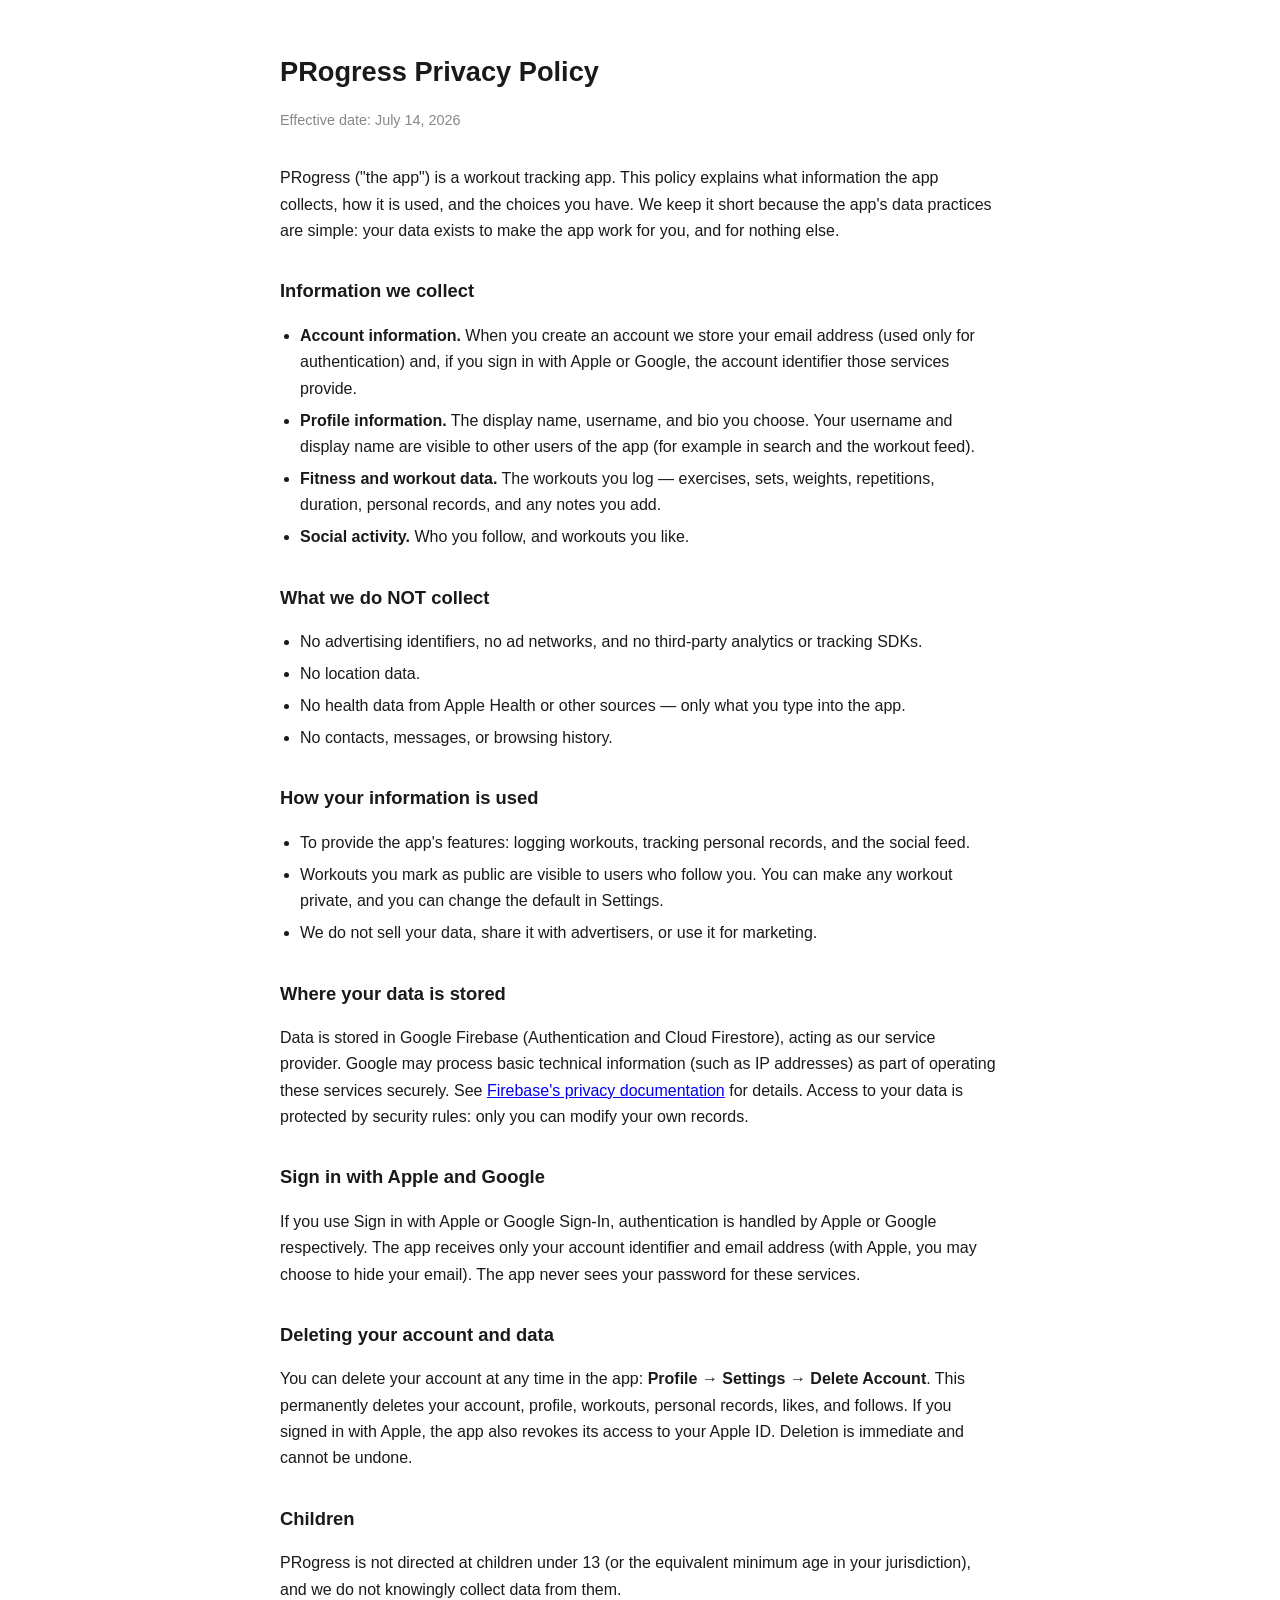
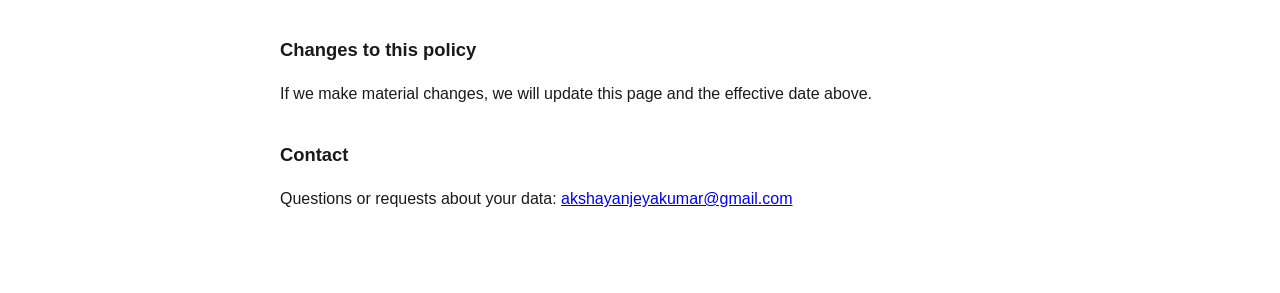
==== index.html @ 8c875968 "PRogress privacy policy" ====
<!DOCTYPE html>
<html lang="en">
<head>
<meta charset="utf-8">
<meta name="viewport" content="width=device-width, initial-scale=1">
<title>PRogress — Privacy Policy</title>
<style>
  :root { color-scheme: light dark; }
  body {
    font-family: -apple-system, BlinkMacSystemFont, "Segoe UI", Roboto, Helvetica, Arial, sans-serif;
    max-width: 720px; margin: 0 auto; padding: 2rem 1.25rem 4rem;
    line-height: 1.65; color: #1a1a1a; background: #ffffff;
  }
  @media (prefers-color-scheme: dark) {
    body { color: #e8e8e8; background: #0d0d0d; }
    a { color: #58e3d4; }
  }
  h1 { font-size: 1.7rem; margin-bottom: 0.25rem; }
  h2 { font-size: 1.15rem; margin-top: 2rem; }
  .updated { color: #888; font-size: 0.9rem; margin-bottom: 2rem; }
  ul { padding-left: 1.25rem; }
  li { margin: 0.35rem 0; }
</style>
</head>
<body>

<h1>PRogress Privacy Policy</h1>
<p class="updated">Effective date: July 14, 2026</p>

<p>PRogress ("the app") is a workout tracking app. This policy explains what
information the app collects, how it is used, and the choices you have. We keep
it short because the app's data practices are simple: your data exists to make
the app work for you, and for nothing else.</p>

<h2>Information we collect</h2>
<ul>
  <li><strong>Account information.</strong> When you create an account we store
  your email address (used only for authentication) and, if you sign in with
  Apple or Google, the account identifier those services provide.</li>
  <li><strong>Profile information.</strong> The display name, username, and bio
  you choose. Your username and display name are visible to other users of the
  app (for example in search and the workout feed).</li>
  <li><strong>Fitness and workout data.</strong> The workouts you log —
  exercises, sets, weights, repetitions, duration, personal records, and any
  notes you add.</li>
  <li><strong>Social activity.</strong> Who you follow, and workouts you like.</li>
</ul>

<h2>What we do NOT collect</h2>
<ul>
  <li>No advertising identifiers, no ad networks, and no third-party analytics
  or tracking SDKs.</li>
  <li>No location data.</li>
  <li>No health data from Apple Health or other sources — only what you type
  into the app.</li>
  <li>No contacts, messages, or browsing history.</li>
</ul>

<h2>How your information is used</h2>
<ul>
  <li>To provide the app's features: logging workouts, tracking personal
  records, and the social feed.</li>
  <li>Workouts you mark as public are visible to users who follow you. You can
  make any workout private, and you can change the default in Settings.</li>
  <li>We do not sell your data, share it with advertisers, or use it for
  marketing.</li>
</ul>

<h2>Where your data is stored</h2>
<p>Data is stored in Google Firebase (Authentication and Cloud Firestore),
acting as our service provider. Google may process basic technical information
(such as IP addresses) as part of operating these services securely. See
<a href="https://firebase.google.com/support/privacy">Firebase's privacy
documentation</a> for details. Access to your data is protected by security
rules: only you can modify your own records.</p>

<h2>Sign in with Apple and Google</h2>
<p>If you use Sign in with Apple or Google Sign-In, authentication is handled
by Apple or Google respectively. The app receives only your account identifier
and email address (with Apple, you may choose to hide your email). The app
never sees your password for these services.</p>

<h2>Deleting your account and data</h2>
<p>You can delete your account at any time in the app: <strong>Profile →
Settings → Delete Account</strong>. This permanently deletes your account,
profile, workouts, personal records, likes, and follows. If you signed in with
Apple, the app also revokes its access to your Apple ID. Deletion is immediate
and cannot be undone.</p>

<h2>Children</h2>
<p>PRogress is not directed at children under 13 (or the equivalent minimum age
in your jurisdiction), and we do not knowingly collect data from them.</p>

<h2>Changes to this policy</h2>
<p>If we make material changes, we will update this page and the effective date
above.</p>

<h2>Contact</h2>
<p>Questions or requests about your data:
<a href="mailto:akshayanjeyakumar@gmail.com">akshayanjeyakumar@gmail.com</a></p>

</body>
</html>
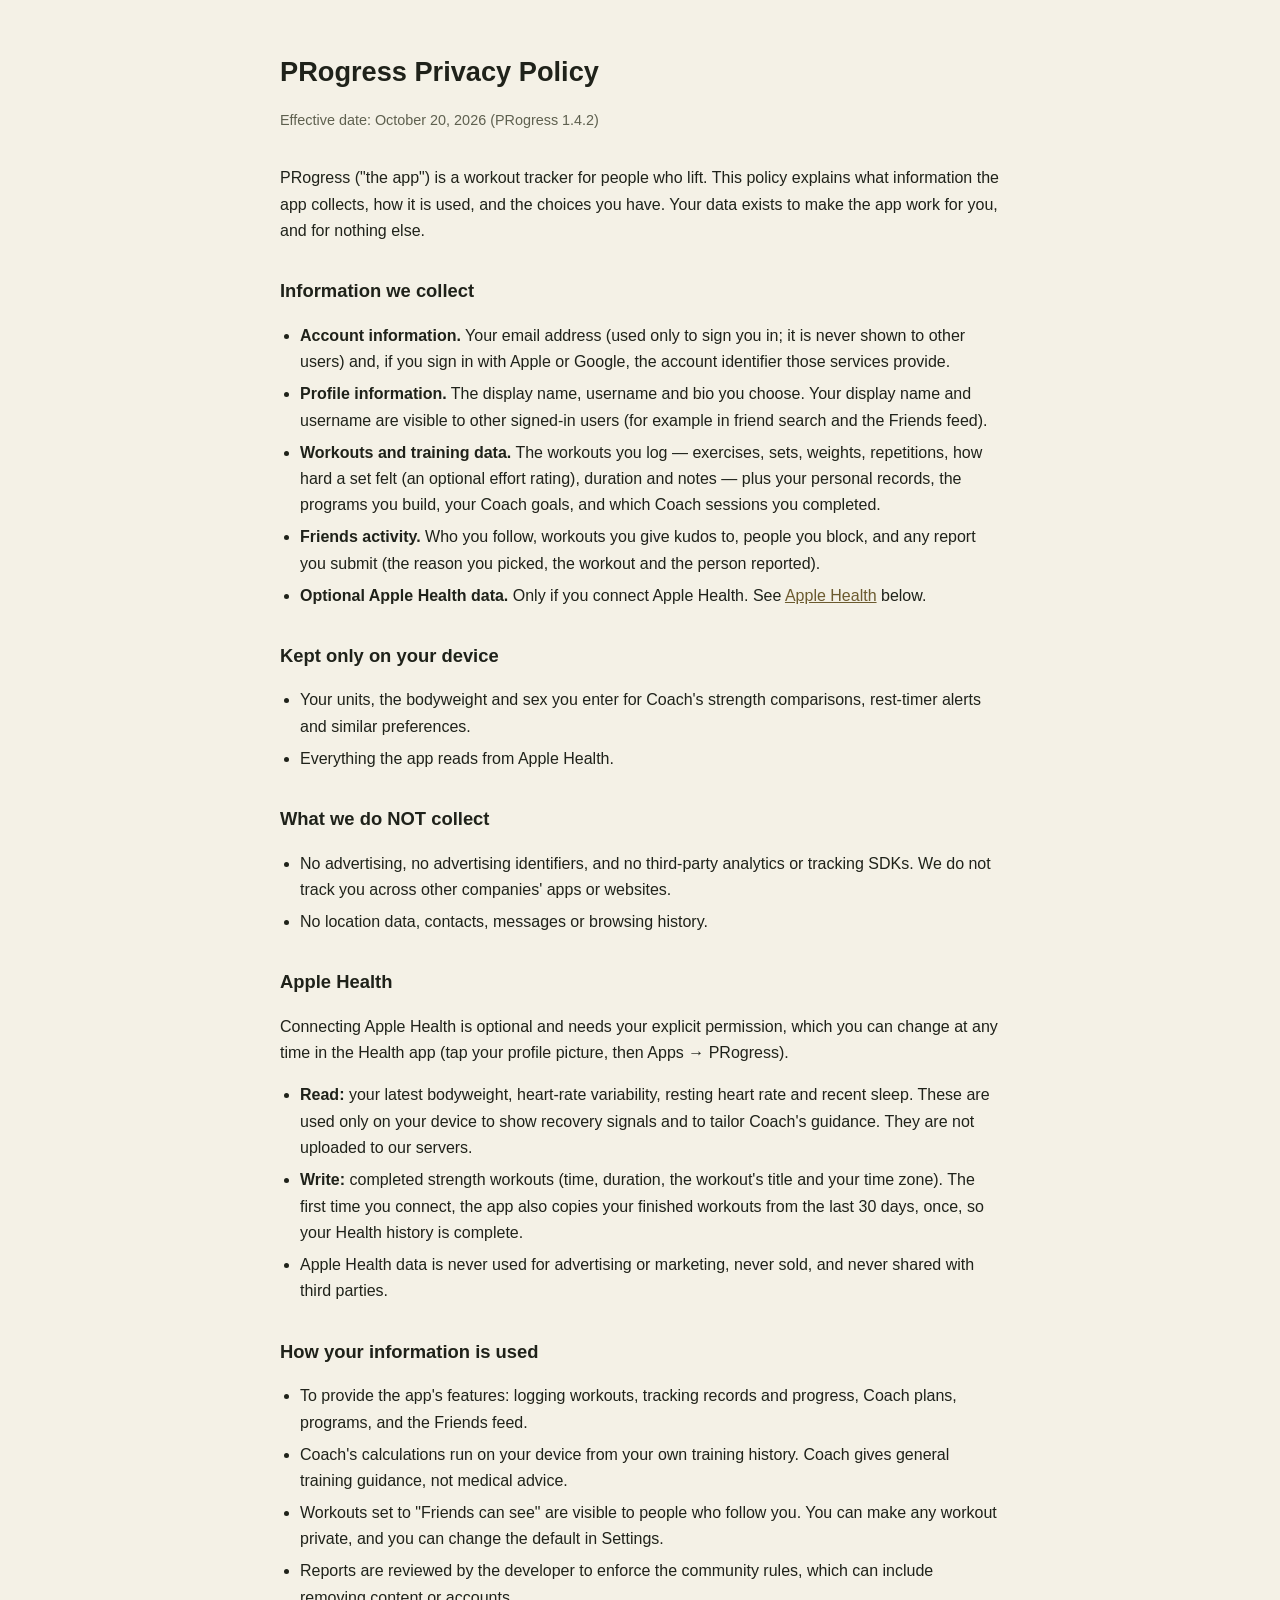
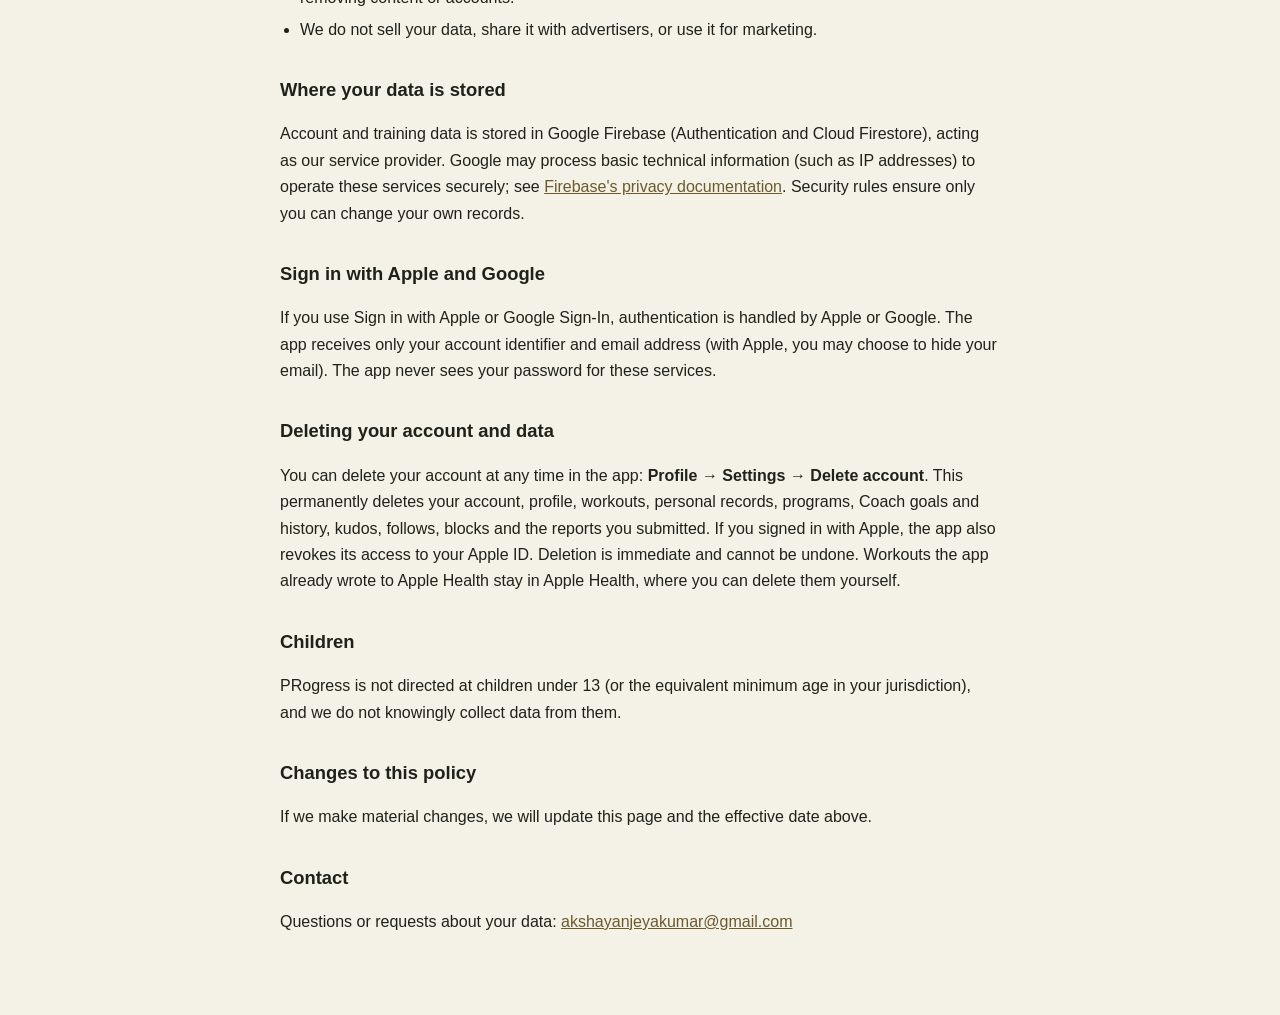
==== commit 56dedc5c: "Privacy policy for PRogress 1.4.2 and new support page Covers Coach, Google sign-in, richer Apple He" ====
--- a/index.html
+++ b/index.html
@@ -7,17 +7,19 @@
 <style>
   :root { color-scheme: light dark; }
   body {
-    font-family: -apple-system, BlinkMacSystemFont, "Segoe UI", Roboto, Helvetica, Arial, sans-serif;
+    font-family: -apple-system, BlinkMacSystemFont, "SF Pro Text", "Segoe UI", Roboto, Helvetica, Arial, sans-serif;
     max-width: 720px; margin: 0 auto; padding: 2rem 1.25rem 4rem;
-    line-height: 1.65; color: #1a1a1a; background: #ffffff;
+    line-height: 1.65; color: #1F221A; background: #F4F1E6;
   }
+  a { color: #6B5A2E; }
   @media (prefers-color-scheme: dark) {
-    body { color: #e8e8e8; background: #0d0d0d; }
-    a { color: #58e3d4; }
+    body { color: #EEF0E5; background: #1F211A; }
+    a { color: #D8C9A2; }
+    .updated { color: #A4A694; }
   }
   h1 { font-size: 1.7rem; margin-bottom: 0.25rem; }
   h2 { font-size: 1.15rem; margin-top: 2rem; }
-  .updated { color: #888; font-size: 0.9rem; margin-bottom: 2rem; }
+  .updated { color: #5E604F; font-size: 0.9rem; margin-bottom: 2rem; }
   ul { padding-left: 1.25rem; }
   li { margin: 0.35rem 0; }
 </style>
@@ -25,67 +27,101 @@
 <body>
 
 <h1>PRogress Privacy Policy</h1>
-<p class="updated">Effective date: July 14, 2026</p>
+<p class="updated">Effective date: October 20, 2026 (PRogress 1.4.2)</p>
 
-<p>PRogress ("the app") is a workout tracking app. This policy explains what
-information the app collects, how it is used, and the choices you have. We keep
-it short because the app's data practices are simple: your data exists to make
-the app work for you, and for nothing else.</p>
+<p>PRogress ("the app") is a workout tracker for people who lift. This policy
+explains what information the app collects, how it is used, and the choices you
+have. Your data exists to make the app work for you, and for nothing else.</p>
 
 <h2>Information we collect</h2>
 <ul>
-  <li><strong>Account information.</strong> When you create an account we store
-  your email address (used only for authentication) and, if you sign in with
-  Apple or Google, the account identifier those services provide.</li>
-  <li><strong>Profile information.</strong> The display name, username, and bio
-  you choose. Your username and display name are visible to other users of the
-  app (for example in search and the workout feed).</li>
-  <li><strong>Fitness and workout data.</strong> The workouts you log —
-  exercises, sets, weights, repetitions, duration, personal records, and any
-  notes you add.</li>
-  <li><strong>Social activity.</strong> Who you follow, and workouts you like.</li>
+  <li><strong>Account information.</strong> Your email address (used only to
+  sign you in; it is never shown to other users) and, if you sign in with Apple
+  or Google, the account identifier those services provide.</li>
+  <li><strong>Profile information.</strong> The display name, username and bio
+  you choose. Your display name and username are visible to other signed-in
+  users (for example in friend search and the Friends feed).</li>
+  <li><strong>Workouts and training data.</strong> The workouts you log —
+  exercises, sets, weights, repetitions, how hard a set felt (an optional
+  effort rating), duration and notes — plus your personal records, the
+  programs you build, your Coach goals, and which Coach sessions you
+  completed.</li>
+  <li><strong>Friends activity.</strong> Who you follow, workouts you give
+  kudos to, people you block, and any report you submit (the reason you
+  picked, the workout and the person reported).</li>
+  <li><strong>Optional Apple Health data.</strong> Only if you connect Apple
+  Health. See <a href="#apple-health">Apple Health</a> below.</li>
+</ul>
+
+<h2>Kept only on your device</h2>
+<ul>
+  <li>Your units, the bodyweight and sex you enter for Coach's strength
+  comparisons, rest-timer alerts and similar preferences.</li>
+  <li>Everything the app reads from Apple Health.</li>
 </ul>
 
 <h2>What we do NOT collect</h2>
 <ul>
-  <li>No advertising identifiers, no ad networks, and no third-party analytics
-  or tracking SDKs.</li>
-  <li>No location data.</li>
-  <li>No health data from Apple Health or other sources — only what you type
-  into the app.</li>
-  <li>No contacts, messages, or browsing history.</li>
+  <li>No advertising, no advertising identifiers, and no third-party analytics
+  or tracking SDKs. We do not track you across other companies' apps or
+  websites.</li>
+  <li>No location data, contacts, messages or browsing history.</li>
+</ul>
+
+<h2 id="apple-health">Apple Health</h2>
+<p>Connecting Apple Health is optional and needs your explicit permission,
+which you can change at any time in the Health app (tap your profile picture,
+then Apps → PRogress).</p>
+<ul>
+  <li><strong>Read:</strong> your latest bodyweight, heart-rate variability,
+  resting heart rate and recent sleep. These are used only on your device to
+  show recovery signals and to tailor Coach's guidance. They are not uploaded
+  to our servers.</li>
+  <li><strong>Write:</strong> completed strength workouts (time, duration,
+  the workout's title and your time zone). The first time you connect, the app
+  also copies your finished workouts from the last 30 days, once, so your
+  Health history is complete.</li>
+  <li>Apple Health data is never used for advertising or marketing, never sold,
+  and never shared with third parties.</li>
 </ul>
 
 <h2>How your information is used</h2>
 <ul>
-  <li>To provide the app's features: logging workouts, tracking personal
-  records, and the social feed.</li>
-  <li>Workouts you mark as public are visible to users who follow you. You can
-  make any workout private, and you can change the default in Settings.</li>
+  <li>To provide the app's features: logging workouts, tracking records and
+  progress, Coach plans, programs, and the Friends feed.</li>
+  <li>Coach's calculations run on your device from your own training
+  history. Coach gives general training guidance, not medical advice.</li>
+  <li>Workouts set to "Friends can see" are visible to people who follow you.
+  You can make any workout private, and you can change the default in
+  Settings.</li>
+  <li>Reports are reviewed by the developer to enforce the community rules,
+  which can include removing content or accounts.</li>
   <li>We do not sell your data, share it with advertisers, or use it for
   marketing.</li>
 </ul>
 
 <h2>Where your data is stored</h2>
-<p>Data is stored in Google Firebase (Authentication and Cloud Firestore),
-acting as our service provider. Google may process basic technical information
-(such as IP addresses) as part of operating these services securely. See
-<a href="https://firebase.google.com/support/privacy">Firebase's privacy
-documentation</a> for details. Access to your data is protected by security
-rules: only you can modify your own records.</p>
+<p>Account and training data is stored in Google Firebase (Authentication and
+Cloud Firestore), acting as our service provider. Google may process basic
+technical information (such as IP addresses) to operate these services
+securely; see <a href="https://firebase.google.com/support/privacy">Firebase's
+privacy documentation</a>. Security rules ensure only you can change your own
+records.</p>
 
 <h2>Sign in with Apple and Google</h2>
 <p>If you use Sign in with Apple or Google Sign-In, authentication is handled
-by Apple or Google respectively. The app receives only your account identifier
-and email address (with Apple, you may choose to hide your email). The app
-never sees your password for these services.</p>
+by Apple or Google. The app receives only your account identifier and email
+address (with Apple, you may choose to hide your email). The app never sees
+your password for these services.</p>
 
 <h2>Deleting your account and data</h2>
 <p>You can delete your account at any time in the app: <strong>Profile →
-Settings → Delete Account</strong>. This permanently deletes your account,
-profile, workouts, personal records, likes, and follows. If you signed in with
+Settings → Delete account</strong>. This permanently deletes your account,
+profile, workouts, personal records, programs, Coach goals and history,
+kudos, follows, blocks and the reports you submitted. If you signed in with
 Apple, the app also revokes its access to your Apple ID. Deletion is immediate
-and cannot be undone.</p>
+and cannot be undone. Workouts the app already wrote to Apple Health stay in
+Apple Health, where you can delete them yourself.</p>
 
 <h2>Children</h2>
 <p>PRogress is not directed at children under 13 (or the equivalent minimum age
